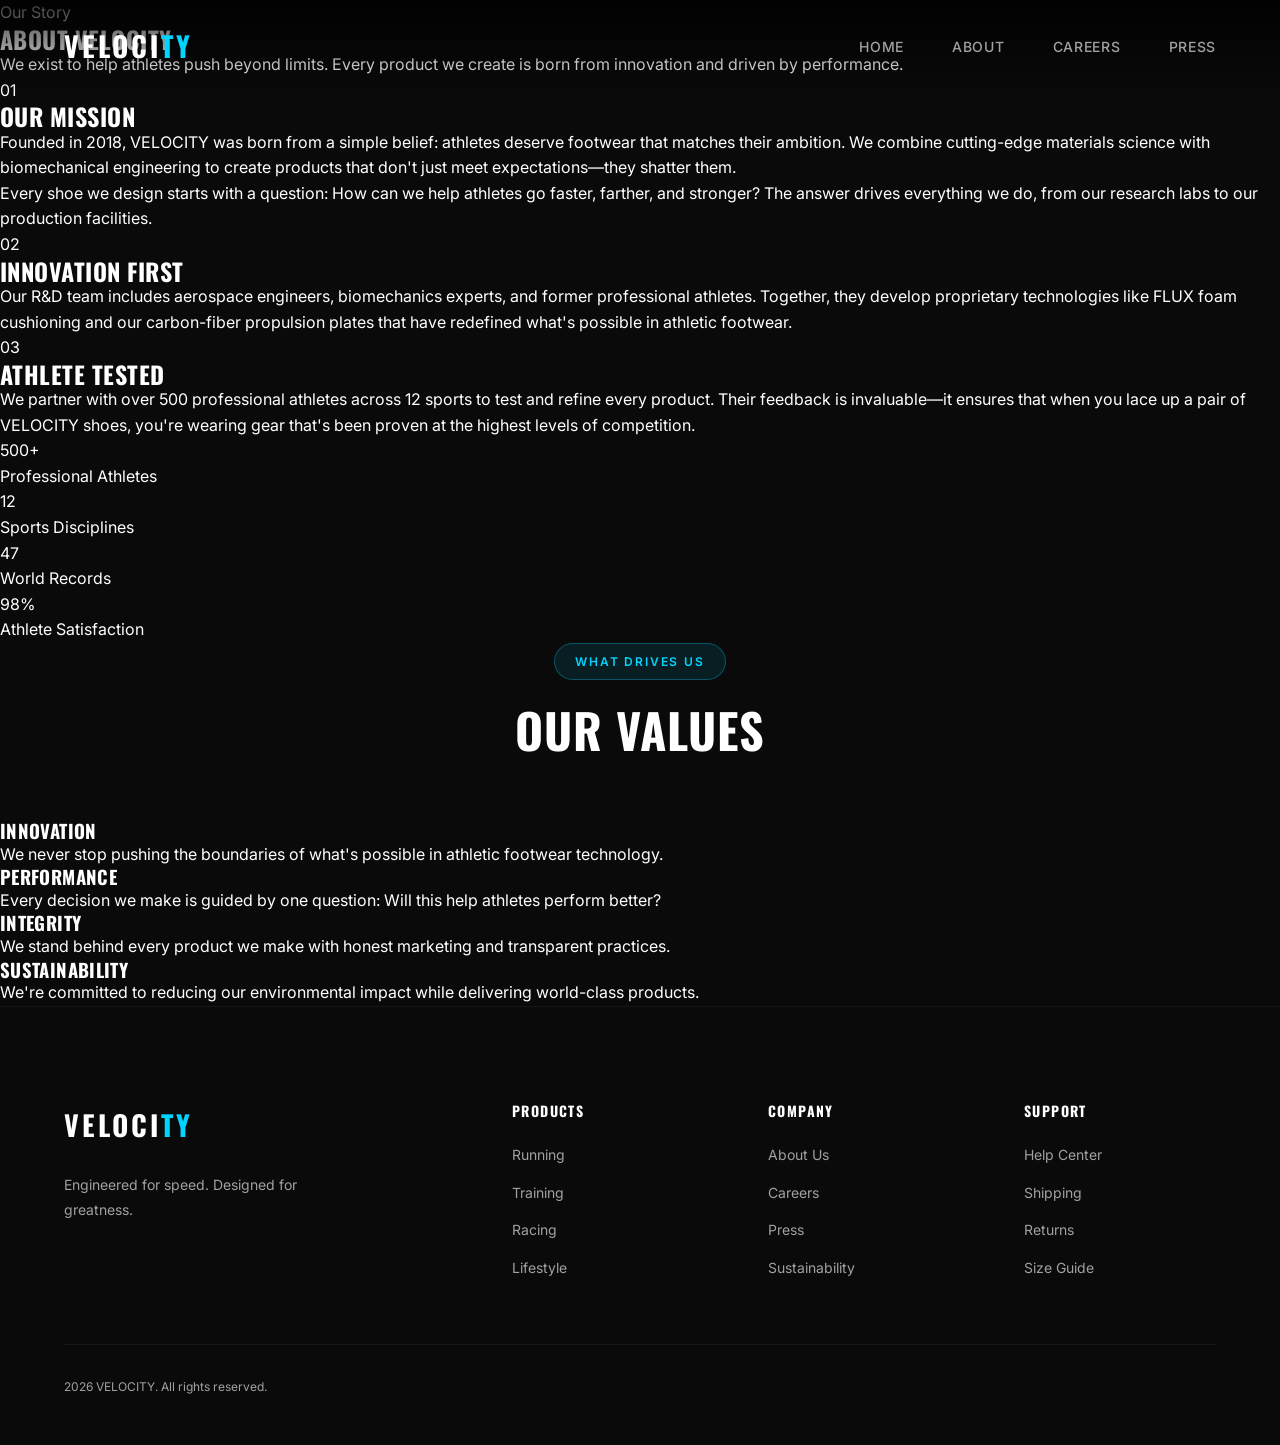
==== pages/about.html @ 471e74d0 "Update about.html with full page content Added complete HTML structure, meta tags, navbar, page cont" ====
<!DOCTYPE html>
<html lang="en">
<head>
  <meta charset="UTF-8">
  <meta name="viewport" content="width=device-width, initial-scale=1.0">
  <meta name="description" content="About VELOCITY - Our mission to revolutionize athletic footwear through innovation and performance.">
  <title>About Us | VELOCITY</title>
  <link rel="preconnect" href="https://fonts.googleapis.com">
  <link rel="preconnect" href="https://fonts.gstatic.com" crossorigin>
  <link href="https://fonts.googleapis.com/css2?family=Inter:wght@400;500;600&family=Oswald:wght@400;500;600;700&display=swap" rel="stylesheet">
  <link rel="stylesheet" href="../styles.css">
</head>
<body>
  <!-- Navigation -->
  <nav class="navbar navbar--solid">
    <a href="../index.html" class="navbar__logo">VELOCI<span>TY</span></a>
    <ul class="navbar__links">
      <li><a href="../index.html" class="navbar__link">Home</a></li>
      <li><a href="about.html" class="navbar__link navbar__link--active">About</a></li>
      <li><a href="careers.html" class="navbar__link">Careers</a></li>
      <li><a href="press.html" class="navbar__link">Press</a></li>
    </ul>
  </nav>

  <!-- Page Hero -->
  <section class="page-hero page-hero--about">
    <div class="page-hero__content">
      <span class="page-hero__tag">Our Story</span>
      <h1 class="page-hero__title">About Velocity</h1>
      <p class="page-hero__description">We exist to help athletes push beyond limits. Every product we create is born from innovation and driven by performance.</p>
    </div>
  </section>

  <!-- Mission Section -->
  <section class="content-section">
    <div class="content-section__container">
      <div class="content-block">
        <span class="content-block__number">01</span>
        <h2 class="content-block__title">Our Mission</h2>
        <p class="content-block__text">
          Founded in 2018, VELOCITY was born from a simple belief: athletes deserve footwear that matches their ambition. We combine cutting-edge materials science with biomechanical engineering to create products that don't just meet expectations—they shatter them.
        </p>
        <p class="content-block__text">
          Every shoe we design starts with a question: How can we help athletes go faster, farther, and stronger? The answer drives everything we do, from our research labs to our production facilities.
        </p>
      </div>
      <div class="content-block">
        <span class="content-block__number">02</span>
        <h2 class="content-block__title">Innovation First</h2>
        <p class="content-block__text">
          Our R&D team includes aerospace engineers, biomechanics experts, and former professional athletes. Together, they develop proprietary technologies like FLUX foam cushioning and our carbon-fiber propulsion plates that have redefined what's possible in athletic footwear.
        </p>
      </div>
      <div class="content-block">
        <span class="content-block__number">03</span>
        <h2 class="content-block__title">Athlete Tested</h2>
        <p class="content-block__text">
          We partner with over 500 professional athletes across 12 sports to test and refine every product. Their feedback is invaluable—it ensures that when you lace up a pair of VELOCITY shoes, you're wearing gear that's been proven at the highest levels of competition.
        </p>
      </div>
    </div>
  </section>

  <!-- Stats Section -->
  <section class="stats-section">
    <div class="stats-section__container">
      <div class="stat-large">
        <div class="stat-large__value">500+</div>
        <div class="stat-large__label">Professional Athletes</div>
      </div>
      <div class="stat-large">
        <div class="stat-large__value">12</div>
        <div class="stat-large__label">Sports Disciplines</div>
      </div>
      <div class="stat-large">
        <div class="stat-large__value">47</div>
        <div class="stat-large__label">World Records</div>
      </div>
      <div class="stat-large">
        <div class="stat-large__value">98%</div>
        <div class="stat-large__label">Athlete Satisfaction</div>
      </div>
    </div>
  </section>

  <!-- Values Section -->
  <section class="content-section content-section--dark">
    <div class="content-section__container">
      <div class="section__header">
        <span class="section__tag">What Drives Us</span>
        <h2 class="section__title">Our Values</h2>
      </div>
      <div class="values-grid">
        <div class="value-card">
          <h3 class="value-card__title">Innovation</h3>
          <p class="value-card__text">We never stop pushing the boundaries of what's possible in athletic footwear technology.</p>
        </div>
        <div class="value-card">
          <h3 class="value-card__title">Performance</h3>
          <p class="value-card__text">Every decision we make is guided by one question: Will this help athletes perform better?</p>
        </div>
        <div class="value-card">
          <h3 class="value-card__title">Integrity</h3>
          <p class="value-card__text">We stand behind every product we make with honest marketing and transparent practices.</p>
        </div>
        <div class="value-card">
          <h3 class="value-card__title">Sustainability</h3>
          <p class="value-card__text">We're committed to reducing our environmental impact while delivering world-class products.</p>
        </div>
      </div>
    </div>
  </section>

  <!-- Footer -->
  <footer class="footer">
    <div class="footer__container">
      <div class="footer__brand">
        <div class="footer__logo">VELOCI<span>TY</span></div>
        <p class="footer__description">Engineered for speed. Designed for greatness.</p>
      </div>
      <div class="footer__column">
        <h4>Products</h4>
        <ul class="footer__links">
          <li><a href="running.html" class="footer__link">Running</a></li>
          <li><a href="training.html" class="footer__link">Training</a></li>
          <li><a href="racing.html" class="footer__link">Racing</a></li>
          <li><a href="lifestyle.html" class="footer__link">Lifestyle</a></li>
        </ul>
      </div>
      <div class="footer__column">
        <h4>Company</h4>
        <ul class="footer__links">
          <li><a href="about.html" class="footer__link">About Us</a></li>
          <li><a href="careers.html" class="footer__link">Careers</a></li>
          <li><a href="press.html" class="footer__link">Press</a></li>
          <li><a href="sustainability.html" class="footer__link">Sustainability</a></li>
        </ul>
      </div>
      <div class="footer__column">
        <h4>Support</h4>
        <ul class="footer__links">
          <li><a href="help.html" class="footer__link">Help Center</a></li>
          <li><a href="shipping.html" class="footer__link">Shipping</a></li>
          <li><a href="returns.html" class="footer__link">Returns</a></li>
          <li><a href="size-guide.html" class="footer__link">Size Guide</a></li>
        </ul>
      </div>
    </div>
    <div class="footer__bottom">
      <p class="footer__copyright">2026 VELOCITY. All rights reserved.</p>
    </div>
  </footer>
</body>
</html>
---- styles.css ----
/* ===== CSS VARIABLES ===== */
:root {
  --color-bg:#0a0a0a;
  --color-bg-secondary: #111111;
  --color-text: #ffffff;
  --color-text-muted: #a1a1a1;
  --color-accent: #00d4ff;
  --color-accent-glow: rgba(0,212,255,0.4);
  --color-accent-secondary:#ff3366;
  --font-display: 'Oswald', sans-serif;
  --font-body: 'Inter', sans-serif;
  --transition-smooth: all 0.4s cubic-bezier(0.4, 0, 0.2, 1);
}

/* ===== RESET & BASE ===== */
*, *::before, *::after {
  margin: 0;
  padding: 0;
  box-sizing: border-box;
}

html {
  scroll-behavior: smooth;
}

body {
  font-family: var(--font-body);
  background-color: var(--color-bg);
  color: var(--color-text);
  line-height: 1.6;
  overflow-x: hidden;
}

a {
  text-decoration: none;
  color: inherit;
}

img {
  max-width: 100%;
  height: auto;
  display: block;
}

/* ===== TYPOGRAPHY ===== */
h1, h2, h3, h4 {
  font-family: var(--font-display);
  font-weight: 700;
  text-transform: uppercase;
  letter-spacing: 0.02em;
  line-height: 1.1;
}

/* ===== ANIMATIONS ===== */
@keyframes gradientShift {
  0% { background-position: 0% 50%; }
  50% { background-position: 100% 50%; }
  100% { background-position: 0% 50%; }
}

@keyframes fadeInUp {
  from {
    opacity: 0;
    transform: translateY(40px);
  }
  to {
    opacity: 1;
    transform: translateY(0);
  }
}

@keyframes fadeIn {
  from { opacity: 0; }
  to { opacity: 1; }
}

@keyframes float {
  0%, 100% { transform: translateY(0) rotate(-5deg); }
  50% { transform: translateY(-20px) rotate(-5deg); }
}

@keyframes pulse {
  0%, 100% { opacity: 1; }
  50% { opacity: 0.5; }
}

@keyframes scrollBounce {
  0%, 100% { transform: translateY(0); }
  50% { transform: translateY(10px); }
}

@keyframes glowPulse {
  0%, 100% { box-shadow: 0 0 20px var(--color-accent-glow), 0 0 40px var(--color-accent-glow); }
  50% { box-shadow: 0 0 30px var(--color-accent-glow), 0 0 60px var(--color-accent-glow); }
}

@keyframes shimmer {
  0% { background-position: -200% 0; }
  100% { background-position: 200% 0; }
}

@keyframes borderRotate {
  0% { --angle: 0deg; }
  100% { --angle: 360deg; }
}

/* ===== NAVBAR ===== */
.navbar {
  position: fixed;
  top: 0;
  left: 0;
  right: 0;
  z-index: 1000;
  padding: 1.5rem 4rem;
  display: flex;
  justify-content: space-between;
  align-items: center;
  background: linear-gradient(to bottom, rgba(0,0,0,0.8), transparent);
  animation: fadeIn 1s ease-out;
}

.navbar__logo {
  font-family: var(--font-display);
  font-size: 1.75rem;
  font-weight: 700;
  letter-spacing: 0.1em;
  color: var(--color-text);
}

.navbar__logo span {
  color: var(--color-accent);
}

.navbar__links {
  display: flex;
  gap: 3rem;
  list-style: none;
}

.navbar__link {
  font-size: 0.875rem;
  font-weight: 500;
  letter-spacing: 0.05em;
  text-transform: uppercase;
  color: var(--color-text-muted);
  transition: var(--transition-smooth);
  position: relative;
}

.navbar__link::after {
  content: '';
  position: absolute;
  bottom: -4px;
  left: 0;
  width: 0;
  height: 2px;
  background: var(--color-accent);
  transition: var(--transition-smooth);
}

.navbar__link:hover {
  color: var(--color-text);
}

.navbar__link:hover::after {
  width: 100%;
}

/* ===== HERO SECTION ===== */
.hero {
  min-height: 100vh;
  display: flex;
  align-items: center;
  position: relative;
  overflow: hidden;
  background: linear-gradient(135deg, #0a0a0a 0%, #1a1a2e 50%, #0a0a0a 100%);
  background-size: 200% 200%;
  animation: gradientShift 15s ease infinite;
}

.hero::before {
  content: '';
  position: absolute;
  top: 20%;
  left: -10%;
  width: 500px;
  height: 500px;
  background: radial-gradient(circle, var(--color-accent-glow) 0%, transparent 70%);
  filter: blur(100px);
  opacity: 0.3;
}

.hero::after {
  content: '';
  position: absolute;
  bottom: 10%;
  right: -5%;
  width: 400px;
  height: 400px;
  background: radial-gradient(circle, rgba(255, 51, 102, 0.3) 0%, transparent 70%);
  filter: blur(100px);
  opacity: 0.3;
}

.hero__container {
  max-width: 1400px;
  margin: 0 auto;
  padding: 0 4rem;
  display: grid;
  grid-template-columns: 1fr 1fr;
  gap: 4rem;
  align-items: center;
  position: relative;
  z-index: 1;
}

.hero__content {
  animation: fadeInUp 1s ease-out 0.3s both;
}

.hero__tag {
  display: inline-block;
  padding: 0.5rem 1.25rem;
  background: rgba(0, 212, 255, 0.1);
  border: 1px solid rgba(0, 212, 255, 0.3);
  border-radius: 50px;
  font-size: 0.75rem;
  font-weight: 600;
  letter-spacing: 0.15em;
  text-transform: uppercase;
  color: var(--color-accent);
  margin-bottom: 2rem;
}

.hero__title {
  font-size: clamp(3rem, 8vw, 6rem);
  margin-bottom: 1.5rem;
  background: linear-gradient(135deg, #ffffff 0%, #a1a1a1 100%);
  -webkit-background-clip: text;
  -webkit-text-fill-color: transparent;
  background-clip: text;
}

.hero__title span {
  display: block;
  background: linear-gradient(135deg, var(--color-accent) 0%, var(--color-accent-secondary) 100%);
  -webkit-background-clip: text;
  -webkit-text-fill-color: transparent;
  background-clip: text;
}

.hero__description {
  font-size: 1.125rem;
  color: var(--color-text-muted);
  max-width: 500px;
  margin-bottom: 2.5rem;
  line-height: 1.8;
}

.hero__buttons {
  display: flex;
  gap: 1.25rem;
}

.btn {
  display: inline-flex;
  align-items: center;
  justify-content: center;
  gap: 0.5rem;
  padding: 1rem 2.5rem;
  font-family: var(--font-display);
  font-size: 0.875rem;
  font-weight: 600;
  letter-spacing: 0.1em;
  text-transform: uppercase;
  border-radius: 4px;
  cursor: pointer;
  transition: var(--transition-smooth);
  border: none;
}

.btn--primary {
  background: var(--color-accent);
  color: var(--color-bg);
  box-shadow: 0 0 20px var(--color-accent-glow);
}

.btn--primary:hover {
  transform: scale(1.05);
  box-shadow: 0 0 30px var(--color-accent-glow), 0 0 60px var(--color-accent-glow);
}

.btn--secondary {
  background: transparent;
  color: var(--color-text);
  border: 1px solid rgba(255, 255, 255, 0.2);
}

.btn--secondary:hover {
  background: rgba(255, 255, 255, 0.1);
  border-color: rgba(255, 255, 255, 0.4);
}

.hero__image {
  position: relative;
  animation: fadeInUp 1s ease-out 0.6s both;
}

.hero__sneaker {
  width: 100%;
  max-width: 600px;
  transform: rotate(-15deg);
  animation: float 6s ease-in-out infinite;
  filter: drop-shadow(0 30px 60px rgba(0, 0, 0, 0.5));
}

.scroll-indicator {
  position: absolute;
  bottom: 3rem;
  left: 50%;
  transform: translateX(-50%);
  display: flex;
  flex-direction: column;
  align-items: center;
  gap: 0.75rem;
  animation: fadeIn 1s ease-out 1.5s both;
}

.scroll-indicator__text {
  font-size: 0.7rem;
  letter-spacing: 0.2em;
  text-transform: uppercase;
  color: var(--color-text-muted);
}

.scroll-indicator__arrow {
  width: 24px;
  height: 24px;
  border-right: 2px solid var(--color-accent);
  border-bottom: 2px solid var(--color-accent);
  transform: rotate(45deg);
  animation: scrollBounce 2s ease-in-out infinite;
}

/* ===== STORY SECTIONS ===== */
.story {
  padding: 8rem 4rem;
  position: relative;
}

.story__container {
  max-width: 1400px;
  margin: 0 auto;
  display: grid;
  grid-template-columns: 1fr 1fr;
  gap: 6rem;
  align-items: center;
}

.story__container--reverse {
  direction: rtl;
}

.story__container--reverse > * {
  direction: ltr;
}

.story__content {
  animation: fadeInUp 0.8s ease-out both;
}

.story__number {
  font-family: var(--font-display);
  font-size: 6rem;
  font-weight: 700;
  color: rgba(255, 255, 255, 0.05);
  line-height: 1;
  margin-bottom: -2rem;
}

.story__title {
  font-size: clamp(2rem, 4vw, 3.5rem);
  margin-bottom: 1.5rem;
}

.story__text {
  font-size: 1.125rem;
  color: var(--color-text-muted);
  line-height: 1.8;
  margin-bottom: 2rem;
}

.story__stats {
  display: flex;
  gap: 3rem;
}

.stat {
  text-align: left;
}

.stat__value {
  font-family: var(--font-display);
  font-size: 2.5rem;
  font-weight: 700;
  color: var(--color-accent);
}

.stat__label {
  font-size: 0.875rem;
  color: var(--color-text-muted);
  text-transform: uppercase;
  letter-spacing: 0.05em;
}

.story__image {
  position: relative;
  border-radius: 12px;
  overflow: hidden;
}

.story__image::before {
  content: '';
  position: absolute;
  inset: 0;
  background: linear-gradient(135deg, transparent 50%, rgba(0, 212, 255, 0.1) 100%);
  z-index: 1;
}

.story__image img {
  width: 100%;
  height: 400px;
  object-fit: cover;
  transition: var(--transition-smooth);
}

.story__image:hover img {
  transform: scale(1.05);
}

/* ===== FEATURED PRODUCTS ===== */
.products {
  padding: 8rem 4rem;
  background: var(--color-bg-secondary);
}

.section__header {
  text-align: center;
  margin-bottom: 4rem;
}

.section__tag {
  display: inline-block;
  padding: 0.5rem 1.25rem;
  background: rgba(0, 212, 255, 0.1);
  border: 1px solid rgba(0, 212, 255, 0.3);
  border-radius: 50px;
  font-size: 0.75rem;
  font-weight: 600;
  letter-spacing: 0.15em;
  text-transform: uppercase;
  color: var(--color-accent);
  margin-bottom: 1.5rem;
}

.section__title {
  font-size: clamp(2rem, 4vw, 3rem);
}

.products__grid {
  max-width: 1400px;
  margin: 0 auto;
  display: grid;
  grid-template-columns: repeat(3, 1fr);
  gap: 2rem;
}

.product-card {
  position: relative;
  background: linear-gradient(135deg, #1a1a1a 0%, #0f0f0f 100%);
  border-radius: 16px;
  overflow: hidden;
  transition: var(--transition-smooth);
}

.product-card::before {
  content: '';
  position: absolute;
  inset: 0;
  border-radius: 16px;
  padding: 2px;
  background: linear-gradient(135deg, rgba(0, 212, 255, 0.3), transparent, rgba(255, 51, 102, 0.3));
  -webkit-mask: linear-gradient(#fff 0 0) content-box, linear-gradient(#fff 0 0);
  mask: linear-gradient(#fff 0 0) content-box, linear-gradient(#fff 0 0);
  -webkit-mask-composite: xor;
  mask-composite: exclude;
  opacity: 0;
  transition: var(--transition-smooth);
}

.product-card:hover {
  transform: translateY(-10px);
  box-shadow: 0 30px 60px rgba(0, 0, 0, 0.4);
}

.product-card:hover::before {
  opacity: 1;
}

.product-card__image {
  position: relative;
  padding: 2rem;
  background: linear-gradient(180deg, #1a1a1a 0%, #0a0a0a 100%);
  overflow: hidden;
}

.product-card__image img {
  width: 100%;
  height: 250px;
  object-fit: contain;
  transition: var(--transition-smooth);
}

.product-card:hover .product-card__image img {
  transform: scale(1.1) rotate(-5deg);
}

.product-card__badge {
  position: absolute;
  top: 1rem;
  left: 1rem;
  padding: 0.375rem 0.75rem;
  background: var(--color-accent);
  color: var(--color-bg);
  font-size: 0.625rem;
  font-weight: 700;
  letter-spacing: 0.1em;
  text-transform: uppercase;
  border-radius: 4px;
}

.product-card__content {
  padding: 1.5rem;
}

.product-card__category {
  font-size: 0.75rem;
  color: var(--color-accent);
  text-transform: uppercase;
  letter-spacing: 0.1em;
  margin-bottom: 0.5rem;
}

.product-card__name {
  font-family: var(--font-display);
  font-size: 1.25rem;
  margin-bottom: 0.75rem;
}

.product-card__price {
  font-size: 1.125rem;
  font-weight: 600;
  margin-bottom: 1rem;
}

.product-card__price span {
  color: var(--color-text-muted);
  text-decoration: line-through;
  font-size: 0.875rem;
  margin-left: 0.5rem;
}

.product-card__button {
  width: 100%;
  padding: 0.875rem;
  background: rgba(255, 255, 255, 0.05);
  border: 1px solid rgba(255, 255, 255, 0.1);
  color: var(--color-text);
  font-family: var(--font-display);
  font-size: 0.75rem;
  font-weight: 600;
  letter-spacing: 0.1em;
  text-transform: uppercase;
  border-radius: 4px;
  cursor: pointer;
  transition: var(--transition-smooth);
}

.product-card__button:hover {
  background: var(--color-accent);
  color: var(--color-bg);
  border-color: var(--color-accent);
}

/* ===== PERFORMANCE SECTION ===== */
.performance {
  padding: 8rem 4rem;
  background: var(--color-bg);
}

.performance__grid {
  max-width: 1200px;
  margin: 0 auto;
  display: grid;
  grid-template-columns: repeat(4, 1fr);
  gap: 2rem;
}

.feature-card {
  text-align: center;
  padding: 3rem 2rem;
  background: linear-gradient(180deg, rgba(255, 255, 255, 0.03) 0%, transparent 100%);
  border: 1px solid rgba(255, 255, 255, 0.05);
  border-radius: 16px;
  transition: var(--transition-smooth);
}

.feature-card:hover {
  transform: translateY(-5px);
  border-color: rgba(0, 212, 255, 0.3);
  background: linear-gradient(180deg, rgba(0, 212, 255, 0.05) 0%, transparent 100%);
}

.feature-card__icon {
  width: 80px;
  height: 80px;
  margin: 0 auto 1.5rem;
  display: flex;
  align-items: center;
  justify-content: center;
  background: linear-gradient(135deg, rgba(0, 212, 255, 0.1) 0%, rgba(255, 51, 102, 0.1) 100%);
  border-radius: 50%;
  position: relative;
}

.feature-card__icon::before {
  content: '';
  position: absolute;
  inset: -2px;
  border-radius: 50%;
  background: linear-gradient(135deg, var(--color-accent), var(--color-accent-secondary));
  opacity: 0;
  transition: var(--transition-smooth);
  z-index: -1;
}

.feature-card:hover .feature-card__icon::before {
  opacity: 0.3;
}

.feature-card__icon svg {
  width: 32px;
  height: 32px;
  stroke: var(--color-accent);
  fill: none;
  stroke-width: 2;
}

.feature-card__title {
  font-family: var(--font-display);
  font-size: 1.125rem;
  margin-bottom: 0.75rem;
}

.feature-card__text {
  font-size: 0.875rem;
  color: var(--color-text-muted);
  line-height: 1.6;
}

/* ===== TRENDING COLLECTION ===== */
.trending {
  padding: 8rem 4rem;
  background: var(--color-bg-secondary);
}

.trending__grid {
  max-width: 1400px;
  margin: 0 auto;
  display: grid;
  grid-template-columns: repeat(4, 1fr);
  grid-template-rows: repeat(2, 300px);
  gap: 1.5rem;
}

.trending__item {
  position: relative;
  border-radius: 12px;
  overflow: hidden;
  cursor: pointer;
}

.trending__item:first-child {
  grid-column: span 2;
  grid-row: span 2;
}

.trending__item img {
  width: 100%;
  height: 100%;
  object-fit: cover;
  transition: var(--transition-smooth);
}

.trending__item:hover img {
  transform: scale(1.1);
}

.trending__overlay {
  position: absolute;
  inset: 0;
  background: linear-gradient(to top, rgba(0, 0, 0, 0.9) 0%, transparent 60%);
  display: flex;
  flex-direction: column;
  justify-content: flex-end;
  padding: 2rem;
  opacity: 0;
  transition: var(--transition-smooth);
}

.trending__item:hover .trending__overlay {
  opacity: 1;
}

.trending__category {
  font-size: 0.75rem;
  color: var(--color-accent);
  text-transform: uppercase;
  letter-spacing: 0.1em;
  margin-bottom: 0.5rem;
  transform: translateY(20px);
  transition: var(--transition-smooth);
}

.trending__item:hover .trending__category {
  transform: translateY(0);
}

.trending__name {
  font-family: var(--font-display);
  font-size: 1.5rem;
  transform: translateY(20px);
  transition: var(--transition-smooth);
  transition-delay: 0.05s;
}

.trending__item:hover .trending__name {
  transform: translateY(0);
}

/* ===== ATHLETE SECTION ===== */
.athlete {
  min-height: 100vh;
  display: flex;
  align-items: center;
  justify-content: center;
  position: relative;
  background: linear-gradient(rgba(0, 0, 0, 0.7), rgba(0, 0, 0, 0.7)), url('/images/athlete-runner.jpg') center/cover fixed;
}

.athlete::before {
  content: '';
  position: absolute;
  inset: 0;
  background: linear-gradient(135deg, rgba(0, 212, 255, 0.1) 0%, transparent 50%, rgba(255, 51, 102, 0.1) 100%);
}

.athlete__content {
  position: relative;
  text-align: center;
  max-width: 900px;
  padding: 4rem;
}

.athlete__quote {
  font-family: var(--font-display);
  font-size: clamp(2.5rem, 5vw, 4rem);
  line-height: 1.2;
  margin-bottom: 2rem;
}

.athlete__quote span {
  color: var(--color-accent);
}

.athlete__author {
  font-size: 1.125rem;
  color: var(--color-text-muted);
  margin-bottom: 3rem;
}

.athlete__stats {
  display: flex;
  justify-content: center;
  gap: 4rem;
}

.athlete__stat {
  text-align: center;
}

.athlete__stat-value {
  font-family: var(--font-display);
  font-size: 3rem;
  font-weight: 700;
  color: var(--color-accent);
}

.athlete__stat-label {
  font-size: 0.875rem;
  color: var(--color-text-muted);
  text-transform: uppercase;
  letter-spacing: 0.1em;
}

/* ===== CTA SECTION ===== */
.cta {
  padding: 10rem 4rem;
  background: linear-gradient(135deg, #0a0a0a 0%, #1a1a2e 50%, #0a0a0a 100%);
  background-size: 200% 200%;
  animation: gradientShift 15s ease infinite;
  position: relative;
  text-align: center;
}

.cta::before {
  content: '';
  position: absolute;
  top: 50%;
  left: 50%;
  transform: translate(-50%, -50%);
  width: 600px;
  height: 600px;
  background: radial-gradient(circle, var(--color-accent-glow) 0%, transparent 70%);
  filter: blur(100px);
  opacity: 0.2;
}

.cta__content {
  position: relative;
  max-width: 700px;
  margin: 0 auto;
}

.cta__title {
  font-size: clamp(2.5rem, 6vw, 5rem);
  margin-bottom: 1.5rem;
}

.cta__title span {
  background: linear-gradient(135deg, var(--color-accent) 0%, var(--color-accent-secondary) 100%);
  -webkit-background-clip: text;
  -webkit-text-fill-color: transparent;
  background-clip: text;
}

.cta__text {
  font-size: 1.25rem;
  color: var(--color-text-muted);
  margin-bottom: 3rem;
}

.cta__button {
  display: inline-flex;
  align-items: center;
  gap: 0.75rem;
  padding: 1.25rem 3rem;
  background: var(--color-accent);
  color: var(--color-bg);
  font-family: var(--font-display);
  font-size: 1rem;
  font-weight: 600;
  letter-spacing: 0.1em;
  text-transform: uppercase;
  border: none;
  border-radius: 4px;
  cursor: pointer;
  transition: var(--transition-smooth);
  animation: glowPulse 3s ease-in-out infinite;
}

.cta__button:hover {
  transform: scale(1.05);
  box-shadow: 0 0 40px var(--color-accent-glow), 0 0 80px var(--color-accent-glow);
}

/* ===== FOOTER ===== */
.footer {
  padding: 6rem 4rem 3rem;
  background: var(--color-bg);
  border-top: 1px solid rgba(255, 255, 255, 0.05);
}

.footer__container {
  max-width: 1400px;
  margin: 0 auto;
  display: grid;
  grid-template-columns: 2fr 1fr 1fr 1fr;
  gap: 4rem;
  margin-bottom: 4rem;
}

.footer__brand {
  max-width: 300px;
}

.footer__logo {
  font-family: var(--font-display);
  font-size: 1.75rem;
  font-weight: 700;
  letter-spacing: 0.1em;
  margin-bottom: 1.5rem;
}

.footer__logo span {
  color: var(--color-accent);
}

.footer__description {
  font-size: 0.875rem;
  color: var(--color-text-muted);
  line-height: 1.8;
  margin-bottom: 1.5rem;
}

.footer__social {
  display: flex;
  gap: 1rem;
}

.footer__social-link {
  width: 40px;
  height: 40px;
  display: flex;
  align-items: center;
  justify-content: center;
  background: rgba(255, 255, 255, 0.05);
  border-radius: 50%;
  transition: var(--transition-smooth);
}

.footer__social-link:hover {
  background: var(--color-accent);
}

.footer__social-link svg {
  width: 18px;
  height: 18px;
  fill: currentColor;
}

.footer__column h4 {
  font-size: 0.875rem;
  letter-spacing: 0.1em;
  margin-bottom: 1.5rem;
}

.footer__links {
  list-style: none;
  display: flex;
  flex-direction: column;
  gap: 0.75rem;
}

.footer__link {
  font-size: 0.875rem;
  color: var(--color-text-muted);
  transition: var(--transition-smooth);
}

.footer__link:hover {
  color: var(--color-accent);
}

.footer__bottom {
  max-width: 1400px;
  margin: 0 auto;
  padding-top: 2rem;
  border-top: 1px solid rgba(255, 255, 255, 0.05);
  display: flex;
  justify-content: space-between;
  align-items: center;
}

.footer__copyright {
  font-size: 0.75rem;
  color: var(--color-text-muted);
}

.footer__legal {
  display: flex;
  gap: 2rem;
}

.footer__legal a {
  font-size: 0.75rem;
  color: var(--color-text-muted);
  transition: var(--transition-smooth);
}

.footer__legal a:hover {
  color: var(--color-text);
}

/* ===== RESPONSIVE DESIGN ===== */
@media (max-width: 1200px) {
  .products__grid {
    grid-template-columns: repeat(2, 1fr);
  }
  
  .performance__grid {
    grid-template-columns: repeat(2, 1fr);
  }
  
  .trending__grid {
    grid-template-columns: repeat(2, 1fr);
    grid-template-rows: auto;
  }
  
  .trending__item:first-child {
    grid-column: span 2;
    grid-row: span 1;
    height: 400px;
  }
  
  .trending__item {
    height: 250px;
  }
}

@media (max-width: 992px) {
  .navbar {
    padding: 1rem 2rem;
  }
  
  .navbar__links {
    display: none;
  }
  
  .hero__container {
    grid-template-columns: 1fr;
    text-align: center;
    padding: 6rem 2rem;
  }
  
  .hero__description {
    margin: 0 auto 2.5rem;
  }
  
  .hero__buttons {
    justify-content: center;
  }
  
  .hero__image {
    order: -1;
  }
  
  .hero__sneaker {
    max-width: 400px;
    margin: 0 auto;
  }
  
  .story__container,
  .story__container--reverse {
    grid-template-columns: 1fr;
    gap: 3rem;
    direction: ltr;
  }
  
  .story {
    padding: 4rem 2rem;
  }
  
  .products,
  .performance,
  .trending {
    padding: 4rem 2rem;
  }
  
  .footer__container {
    grid-template-columns: repeat(2, 1fr);
    gap: 2rem;
  }
}

@media (max-width: 768px) {
  .products__grid {
    grid-template-columns: 1fr;
  }
  
  .performance__grid {
    grid-template-columns: 1fr;
  }
  
  .trending__grid {
    grid-template-columns: 1fr;
  }
  
  .trending__item:first-child {
    grid-column: span 1;
  }
  
  .athlete__stats {
    flex-direction: column;
    gap: 2rem;
  }
  
  .cta {
    padding: 6rem 2rem;
  }
  
  .footer__container {
    grid-template-columns: 1fr;
  }
  
  .footer__bottom {
    flex-direction: column;
    gap: 1rem;
    text-align: center;
  }
  
  .footer__legal {
    flex-wrap: wrap;
    justify-content: center;
  }
}

@media (max-width: 480px) {
  .hero__buttons {
    flex-direction: column;
  }
  
  .btn {
    width: 100%;
  }
  
  .story__stats {
    flex-direction: column;
    gap: 1.5rem;
  }
}
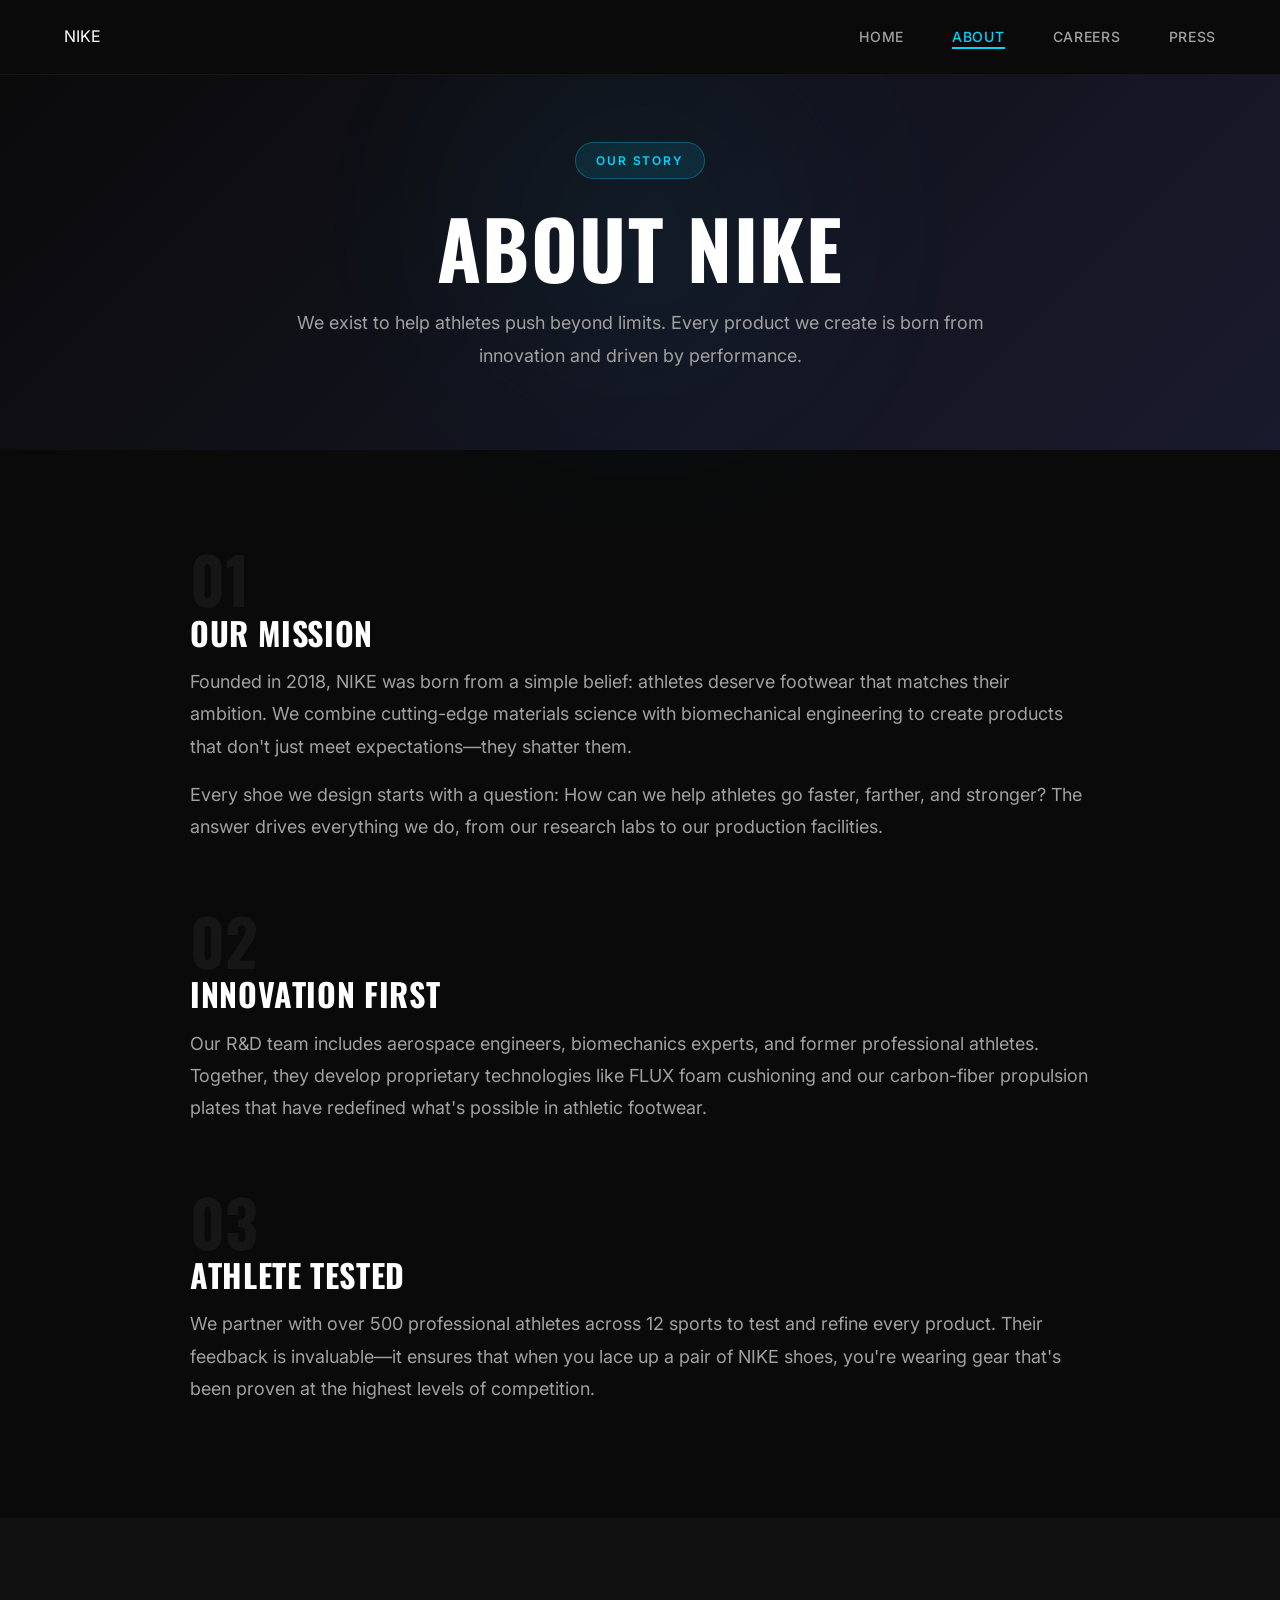
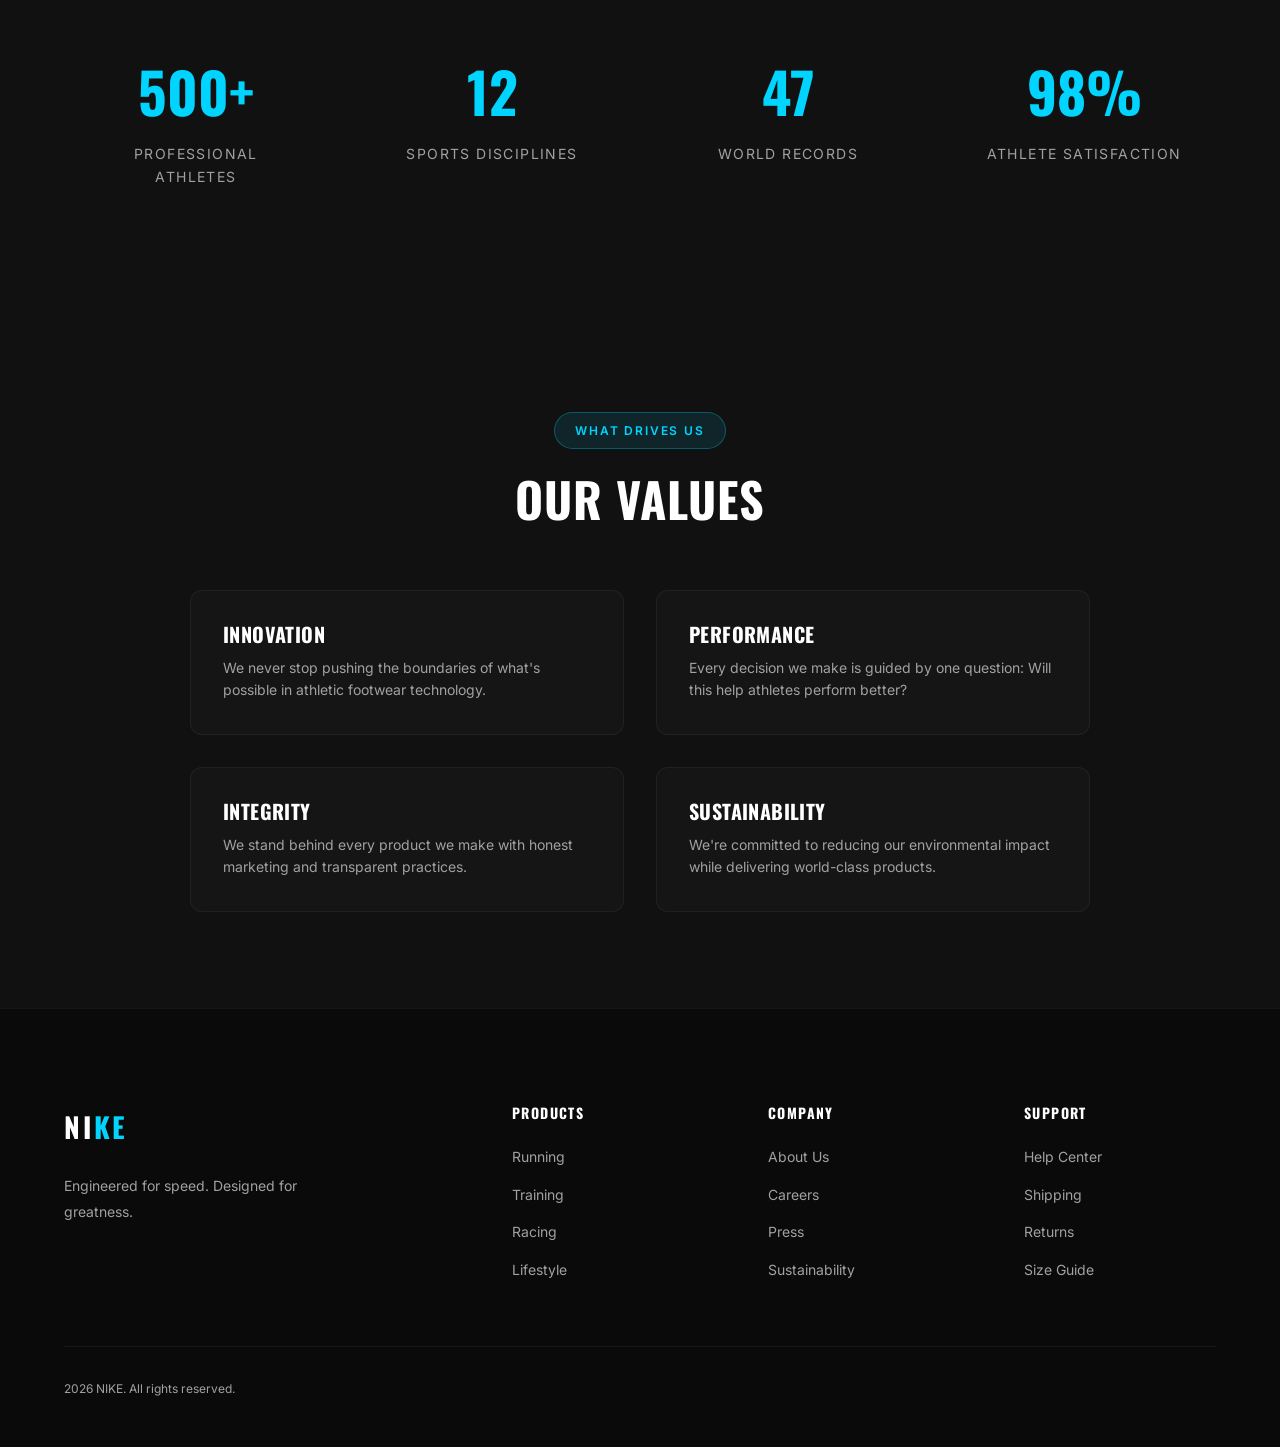
==== commit c871de0f: "Update about.html" ====
--- a/pages/about.html
+++ b/pages/about.html
@@ -3,8 +3,8 @@
 <head>
   <meta charset="UTF-8">
   <meta name="viewport" content="width=device-width, initial-scale=1.0">
-  <meta name="description" content="About VELOCITY - Our mission to revolutionize athletic footwear through innovation and performance.">
-  <title>About Us | VELOCITY</title>
+  <meta name="description" content="About NIKE - Our mission to revolutionize athletic footwear through innovation and performance.">
+  <title>About Us | NIKE</title>
   <link rel="preconnect" href="https://fonts.googleapis.com">
   <link rel="preconnect" href="https://fonts.gstatic.com" crossorigin>
   <link href="https://fonts.googleapis.com/css2?family=Inter:wght@400;500;600&family=Oswald:wght@400;500;600;700&display=swap" rel="stylesheet">
@@ -13,7 +13,7 @@
 <body>
   <!-- Navigation -->
   <nav class="navbar navbar--solid">
-    <a href="../index.html" class="navbar__logo">VELOCI<span>TY</span></a>
+    <a href="../index.html" class="navbar__logo">NI<span>KE</span></a>
     <ul class="navbar__links">
       <li><a href="../index.html" class="navbar__link">Home</a></li>
       <li><a href="about.html" class="navbar__link navbar__link--active">About</a></li>
@@ -26,7 +26,7 @@
   <section class="page-hero page-hero--about">
     <div class="page-hero__content">
       <span class="page-hero__tag">Our Story</span>
-      <h1 class="page-hero__title">About Velocity</h1>
+      <h1 class="page-hero__title">About nike</h1>
       <p class="page-hero__description">We exist to help athletes push beyond limits. Every product we create is born from innovation and driven by performance.</p>
     </div>
   </section>
@@ -38,7 +38,7 @@
         <span class="content-block__number">01</span>
         <h2 class="content-block__title">Our Mission</h2>
         <p class="content-block__text">
-          Founded in 2018, VELOCITY was born from a simple belief: athletes deserve footwear that matches their ambition. We combine cutting-edge materials science with biomechanical engineering to create products that don't just meet expectations—they shatter them.
+          Founded in 2018, NIKE was born from a simple belief: athletes deserve footwear that matches their ambition. We combine cutting-edge materials science with biomechanical engineering to create products that don't just meet expectations—they shatter them.
         </p>
         <p class="content-block__text">
           Every shoe we design starts with a question: How can we help athletes go faster, farther, and stronger? The answer drives everything we do, from our research labs to our production facilities.
@@ -55,7 +55,7 @@
         <span class="content-block__number">03</span>
         <h2 class="content-block__title">Athlete Tested</h2>
         <p class="content-block__text">
-          We partner with over 500 professional athletes across 12 sports to test and refine every product. Their feedback is invaluable—it ensures that when you lace up a pair of VELOCITY shoes, you're wearing gear that's been proven at the highest levels of competition.
+          We partner with over 500 professional athletes across 12 sports to test and refine every product. Their feedback is invaluable—it ensures that when you lace up a pair of NIKE shoes, you're wearing gear that's been proven at the highest levels of competition.
         </p>
       </div>
     </div>
@@ -115,7 +115,7 @@
   <footer class="footer">
     <div class="footer__container">
       <div class="footer__brand">
-        <div class="footer__logo">VELOCI<span>TY</span></div>
+        <div class="footer__logo">NI<span>KE</span></div>
         <p class="footer__description">Engineered for speed. Designed for greatness.</p>
       </div>
       <div class="footer__column">
@@ -147,7 +147,7 @@
       </div>
     </div>
     <div class="footer__bottom">
-      <p class="footer__copyright">2026 VELOCITY. All rights reserved.</p>
+      <p class="footer__copyright">2026 NIKE. All rights reserved.</p>
     </div>
   </footer>
 </body>
--- a/styles.css
+++ b/styles.css
@@ -1,12 +1,12 @@
 /* ===== CSS VARIABLES ===== */
 :root {
-  --color-bg:#0a0a0a;
+  --color-bg: #0a0a0a;
   --color-bg-secondary: #111111;
   --color-text: #ffffff;
   --color-text-muted: #a1a1a1;
   --color-accent: #00d4ff;
-  --color-accent-glow: rgba(0,212,255,0.4);
-  --color-accent-secondary:#ff3366;
+  --color-accent-glow: rgba(0, 212, 255, 0.4);
+  --color-accent-secondary: #ff3366;
   --font-display: 'Oswald', sans-serif;
   --font-body: 'Inter', sans-serif;
   --transition-smooth: all 0.4s cubic-bezier(0.4, 0, 0.2, 1);
@@ -118,19 +118,6 @@
   background: linear-gradient(to bottom, rgba(0,0,0,0.8), transparent);
   animation: fadeIn 1s ease-out;
 }
-
-.navbar__logo {
-  font-family: var(--font-display);
-  font-size: 1.75rem;
-  font-weight: 700;
-  letter-spacing: 0.1em;
-  color: var(--color-text);
-}
-
-.navbar__logo span {
-  color: var(--color-accent);
-}
-
 .navbar__links {
   display: flex;
   gap: 3rem;
@@ -1139,3 +1126,640 @@
     gap: 1.5rem;
   }
 }
+
+/* ===== PAGE STYLES FOR SUBPAGES ===== */
+
+/* Solid Navbar */
+.navbar--solid {
+  background: var(--color-bg);
+  border-bottom: 1px solid rgba(255, 255, 255, 0.05);
+}
+
+.navbar__link--active {
+  color: var(--color-accent);
+}
+
+.navbar__link--active::after {
+  width: 100%;
+}
+
+/* Page Hero */
+.page-hero {
+  min-height: 50vh;
+  display: flex;
+  align-items: center;
+  justify-content: center;
+  padding: 8rem 4rem 4rem;
+  background: linear-gradient(135deg, #0a0a0a 0%, #1a1a2e 50%, #0a0a0a 100%);
+  background-size: 200% 200%;
+  animation: gradientShift 15s ease infinite;
+  text-align: center;
+  position: relative;
+}
+
+.page-hero::before {
+  content: '';
+  position: absolute;
+  top: 50%;
+  left: 50%;
+  transform: translate(-50%, -50%);
+  width: 500px;
+  height: 500px;
+  background: radial-gradient(circle, var(--color-accent-glow) 0%, transparent 70%);
+  filter: blur(100px);
+  opacity: 0.2;
+}
+
+.page-hero__content {
+  position: relative;
+  max-width: 700px;
+}
+
+.page-hero__tag {
+  display: inline-block;
+  padding: 0.5rem 1.25rem;
+  background: rgba(0, 212, 255, 0.1);
+  border: 1px solid rgba(0, 212, 255, 0.3);
+  border-radius: 50px;
+  font-size: 0.75rem;
+  font-weight: 600;
+  letter-spacing: 0.15em;
+  text-transform: uppercase;
+  color: var(--color-accent);
+  margin-bottom: 1.5rem;
+}
+
+.page-hero__title {
+  font-size: clamp(3rem, 8vw, 5rem);
+  margin-bottom: 1rem;
+}
+
+.page-hero__description {
+  font-size: 1.125rem;
+  color: var(--color-text-muted);
+  line-height: 1.8;
+}
+
+/* Products Page */
+.products--page {
+  padding-top: 4rem;
+}
+
+/* Filters */
+.filters {
+  padding: 2rem 4rem;
+  background: var(--color-bg-secondary);
+  border-bottom: 1px solid rgba(255, 255, 255, 0.05);
+}
+
+.filters__container {
+  max-width: 1400px;
+  margin: 0 auto;
+  display: flex;
+  justify-content: space-between;
+  align-items: center;
+  flex-wrap: wrap;
+  gap: 1rem;
+}
+
+.filters__group {
+  display: flex;
+  align-items: center;
+  gap: 1rem;
+}
+
+.filters__label {
+  font-size: 0.875rem;
+  color: var(--color-text-muted);
+}
+
+.filters__btn {
+  padding: 0.5rem 1rem;
+  background: transparent;
+  border: 1px solid rgba(255, 255, 255, 0.1);
+  color: var(--color-text-muted);
+  font-size: 0.875rem;
+  border-radius: 4px;
+  cursor: pointer;
+  transition: var(--transition-smooth);
+}
+
+.filters__btn:hover,
+.filters__btn--active {
+  background: var(--color-accent);
+  color: var(--color-bg);
+  border-color: var(--color-accent);
+}
+
+.filters__select {
+  padding: 0.5rem 1rem;
+  background: var(--color-bg);
+  border: 1px solid rgba(255, 255, 255, 0.1);
+  color: var(--color-text);
+  font-size: 0.875rem;
+  border-radius: 4px;
+  cursor: pointer;
+}
+
+/* Content Sections */
+.content-section {
+  padding: 6rem 4rem;
+  background: var(--color-bg);
+}
+
+.content-section--dark {
+  background: var(--color-bg-secondary);
+}
+
+.content-section__container {
+  max-width: 900px;
+  margin: 0 auto;
+}
+
+.content-block {
+  margin-bottom: 4rem;
+}
+
+.content-block:last-child {
+  margin-bottom: 0;
+}
+
+.content-block__number {
+  font-family: var(--font-display);
+  font-size: 4rem;
+  font-weight: 700;
+  color: rgba(255, 255, 255, 0.05);
+  line-height: 1;
+  margin-bottom: -1rem;
+}
+
+.content-block__title {
+  font-size: clamp(1.5rem, 3vw, 2rem);
+  margin-bottom: 1rem;
+}
+
+.content-block__text {
+  font-size: 1.125rem;
+  color: var(--color-text-muted);
+  line-height: 1.8;
+  margin-bottom: 1rem;
+}
+
+.content-list {
+  list-style: none;
+  margin-top: 1.5rem;
+}
+
+.content-list li {
+  position: relative;
+  padding-left: 1.5rem;
+  margin-bottom: 0.75rem;
+  color: var(--color-text-muted);
+}
+
+.content-list li::before {
+  content: '';
+  position: absolute;
+  left: 0;
+  top: 0.5em;
+  width: 6px;
+  height: 6px;
+  background: var(--color-accent);
+  border-radius: 50%;
+}
+
+.content-list--numbered {
+  counter-reset: item;
+}
+
+.content-list--numbered li {
+  counter-increment: item;
+}
+
+.content-list--numbered li::before {
+  content: counter(item);
+  width: auto;
+  height: auto;
+  background: none;
+  color: var(--color-accent);
+  font-weight: 600;
+  border-radius: 0;
+}
+
+/* Stats Section */
+.stats-section {
+  padding: 6rem 4rem;
+  background: var(--color-bg-secondary);
+}
+
+.stats-section__container {
+  max-width: 1200px;
+  margin: 0 auto;
+  display: grid;
+  grid-template-columns: repeat(4, 1fr);
+  gap: 2rem;
+}
+
+.stat-large {
+  text-align: center;
+  padding: 2rem;
+}
+
+.stat-large__value {
+  font-family: var(--font-display);
+  font-size: 3.5rem;
+  font-weight: 700;
+  color: var(--color-accent);
+  margin-bottom: 0.5rem;
+}
+
+.stat-large__label {
+  font-size: 0.875rem;
+  color: var(--color-text-muted);
+  text-transform: uppercase;
+  letter-spacing: 0.1em;
+}
+
+/* Values Grid */
+.values-grid {
+  display: grid;
+  grid-template-columns: repeat(2, 1fr);
+  gap: 2rem;
+  margin-top: 3rem;
+}
+
+.value-card {
+  padding: 2rem;
+  background: rgba(255, 255, 255, 0.02);
+  border: 1px solid rgba(255, 255, 255, 0.05);
+  border-radius: 12px;
+}
+
+.value-card__title {
+  font-family: var(--font-display);
+  font-size: 1.25rem;
+  margin-bottom: 0.75rem;
+}
+
+.value-card__text {
+  font-size: 0.875rem;
+  color: var(--color-text-muted);
+  line-height: 1.6;
+}
+
+/* Benefits Grid */
+.benefits-grid {
+  display: grid;
+  grid-template-columns: repeat(2, 1fr);
+  gap: 2rem;
+  margin-top: 3rem;
+}
+
+.benefit-card {
+  padding: 2rem;
+  background: rgba(255, 255, 255, 0.02);
+  border: 1px solid rgba(255, 255, 255, 0.05);
+  border-radius: 12px;
+  text-align: center;
+  transition: var(--transition-smooth);
+}
+
+.benefit-card:hover {
+  border-color: rgba(0, 212, 255, 0.3);
+  transform: translateY(-5px);
+}
+
+.benefit-card__icon {
+  width: 60px;
+  height: 60px;
+  margin: 0 auto 1.5rem;
+  display: flex;
+  align-items: center;
+  justify-content: center;
+  background: linear-gradient(135deg, rgba(0, 212, 255, 0.1) 0%, rgba(255, 51, 102, 0.1) 100%);
+  border-radius: 50%;
+}
+
+.benefit-card__icon svg {
+  width: 28px;
+  height: 28px;
+  stroke: var(--color-accent);
+  fill: none;
+  stroke-width: 2;
+}
+
+.benefit-card__title {
+  font-family: var(--font-display);
+  font-size: 1.125rem;
+  margin-bottom: 0.75rem;
+}
+
+.benefit-card__text {
+  font-size: 0.875rem;
+  color: var(--color-text-muted);
+  line-height: 1.6;
+}
+
+/* Jobs List */
+.jobs-list {
+  margin-top: 3rem;
+}
+
+.job-card {
+  display: flex;
+  justify-content: space-between;
+  align-items: center;
+  padding: 1.5rem 2rem;
+  background: rgba(255, 255, 255, 0.02);
+  border: 1px solid rgba(255, 255, 255, 0.05);
+  border-radius: 8px;
+  margin-bottom: 1rem;
+  transition: var(--transition-smooth);
+}
+
+.job-card:hover {
+  border-color: rgba(0, 212, 255, 0.3);
+}
+
+.job-card__title {
+  font-family: var(--font-display);
+  font-size: 1.125rem;
+  margin-bottom: 0.5rem;
+}
+
+.job-card__meta {
+  display: flex;
+  gap: 1.5rem;
+  font-size: 0.875rem;
+  color: var(--color-text-muted);
+}
+
+.job-card__button {
+  padding: 0.75rem 1.5rem;
+  background: transparent;
+  border: 1px solid var(--color-accent);
+  color: var(--color-accent);
+  font-family: var(--font-display);
+  font-size: 0.75rem;
+  font-weight: 600;
+  letter-spacing: 0.1em;
+  text-transform: uppercase;
+  border-radius: 4px;
+  transition: var(--transition-smooth);
+}
+
+.job-card__button:hover {
+  background: var(--color-accent);
+  color: var(--color-bg);
+}
+
+/* Press List */
+.press-list {
+  margin-top: 3rem;
+}
+
+.press-card {
+  padding: 2rem 0;
+  border-bottom: 1px solid rgba(255, 255, 255, 0.05);
+}
+
+.press-card__date {
+  font-size: 0.75rem;
+  color: var(--color-accent);
+  text-transform: uppercase;
+  letter-spacing: 0.1em;
+  margin-bottom: 0.75rem;
+}
+
+.press-card__title {
+  font-family: var(--font-display);
+  font-size: 1.5rem;
+  margin-bottom: 0.75rem;
+}
+
+.press-card__excerpt {
+  font-size: 1rem;
+  color: var(--color-text-muted);
+  line-height: 1.6;
+  margin-bottom: 1rem;
+}
+
+.press-card__link {
+  color: var(--color-accent);
+  font-size: 0.875rem;
+  font-weight: 600;
+  transition: var(--transition-smooth);
+}
+
+.press-card__link:hover {
+  text-decoration: underline;
+}
+
+/* Contact Block */
+.contact-block {
+  text-align: center;
+  padding: 3rem;
+}
+
+.contact-block__title {
+  font-size: clamp(1.5rem, 3vw, 2rem);
+  margin-bottom: 1rem;
+}
+
+.contact-block__text {
+  font-size: 1.125rem;
+  color: var(--color-text-muted);
+  margin-bottom: 2rem;
+}
+
+.contact-block__info {
+  margin-bottom: 2rem;
+}
+
+.contact-block__info p {
+  color: var(--color-text-muted);
+  margin-bottom: 0.5rem;
+}
+
+/* Contact Grid */
+.contact-grid {
+  display: grid;
+  grid-template-columns: repeat(3, 1fr);
+  gap: 2rem;
+  margin-top: 3rem;
+}
+
+.contact-card {
+  text-align: center;
+  padding: 2rem;
+  background: rgba(255, 255, 255, 0.02);
+  border: 1px solid rgba(255, 255, 255, 0.05);
+  border-radius: 12px;
+}
+
+.contact-card__title {
+  font-family: var(--font-display);
+  font-size: 1.125rem;
+  margin-bottom: 0.5rem;
+}
+
+.contact-card__text {
+  font-size: 0.875rem;
+  color: var(--color-text-muted);
+  margin-bottom: 1rem;
+}
+
+.contact-card__link {
+  color: var(--color-accent);
+  font-weight: 600;
+  transition: var(--transition-smooth);
+}
+
+.contact-card__link:hover {
+  text-decoration: underline;
+}
+
+/* FAQ */
+.faq-list {
+  margin-top: 3rem;
+}
+
+.faq-item {
+  border-bottom: 1px solid rgba(255, 255, 255, 0.05);
+}
+
+.faq-item__question {
+  padding: 1.5rem 0;
+  font-family: var(--font-display);
+  font-size: 1.125rem;
+  cursor: pointer;
+  list-style: none;
+  position: relative;
+  padding-right: 2rem;
+}
+
+.faq-item__question::after {
+  content: '+';
+  position: absolute;
+  right: 0;
+  top: 50%;
+  transform: translateY(-50%);
+  font-size: 1.5rem;
+  color: var(--color-accent);
+  transition: var(--transition-smooth);
+}
+
+.faq-item[open] .faq-item__question::after {
+  transform: translateY(-50%) rotate(45deg);
+}
+
+.faq-item__answer {
+  padding-bottom: 1.5rem;
+  color: var(--color-text-muted);
+  line-height: 1.8;
+}
+
+/* Shipping & Size Tables */
+.shipping-table,
+.size-table {
+  margin-top: 2rem;
+  border: 1px solid rgba(255, 255, 255, 0.05);
+  border-radius: 8px;
+  overflow: hidden;
+}
+
+.shipping-row,
+.size-row {
+  display: grid;
+  grid-template-columns: repeat(4, 1fr);
+  padding: 1rem 1.5rem;
+  border-bottom: 1px solid rgba(255, 255, 255, 0.05);
+}
+
+.shipping-row:last-child,
+.size-row:last-child {
+  border-bottom: none;
+}
+
+.shipping-row--header,
+.size-row--header {
+  background: rgba(255, 255, 255, 0.02);
+  font-weight: 600;
+  font-size: 0.875rem;
+  text-transform: uppercase;
+  letter-spacing: 0.05em;
+}
+
+.shipping-row span,
+.size-row span {
+  color: var(--color-text-muted);
+}
+
+.shipping-row--header span,
+.size-row--header span {
+  color: var(--color-text);
+}
+
+.shipping-note {
+  margin-top: 1.5rem;
+  font-size: 0.875rem;
+  color: var(--color-text-muted);
+  font-style: italic;
+}
+
+/* Responsive for Subpages */
+@media (max-width: 992px) {
+  .page-hero {
+    padding: 6rem 2rem 3rem;
+    min-height: 40vh;
+  }
+  
+  .content-section {
+    padding: 4rem 2rem;
+  }
+  
+  .stats-section__container {
+    grid-template-columns: repeat(2, 1fr);
+  }
+  
+  .values-grid,
+  .benefits-grid {
+    grid-template-columns: 1fr;
+  }
+  
+  .contact-grid {
+    grid-template-columns: 1fr;
+  }
+  
+  .job-card {
+    flex-direction: column;
+    align-items: flex-start;
+    gap: 1rem;
+  }
+  
+  .job-card__meta {
+    flex-wrap: wrap;
+    gap: 1rem;
+  }
+  
+  .filters__container {
+    flex-direction: column;
+    align-items: flex-start;
+  }
+  
+  .filters__group {
+    flex-wrap: wrap;
+  }
+}
+
+@media (max-width: 768px) {
+  .stats-section__container {
+    grid-template-columns: 1fr;
+  }
+  
+  .shipping-row,
+  .size-row {
+    grid-template-columns: repeat(2, 1fr);
+    gap: 0.5rem;
+  }
+}
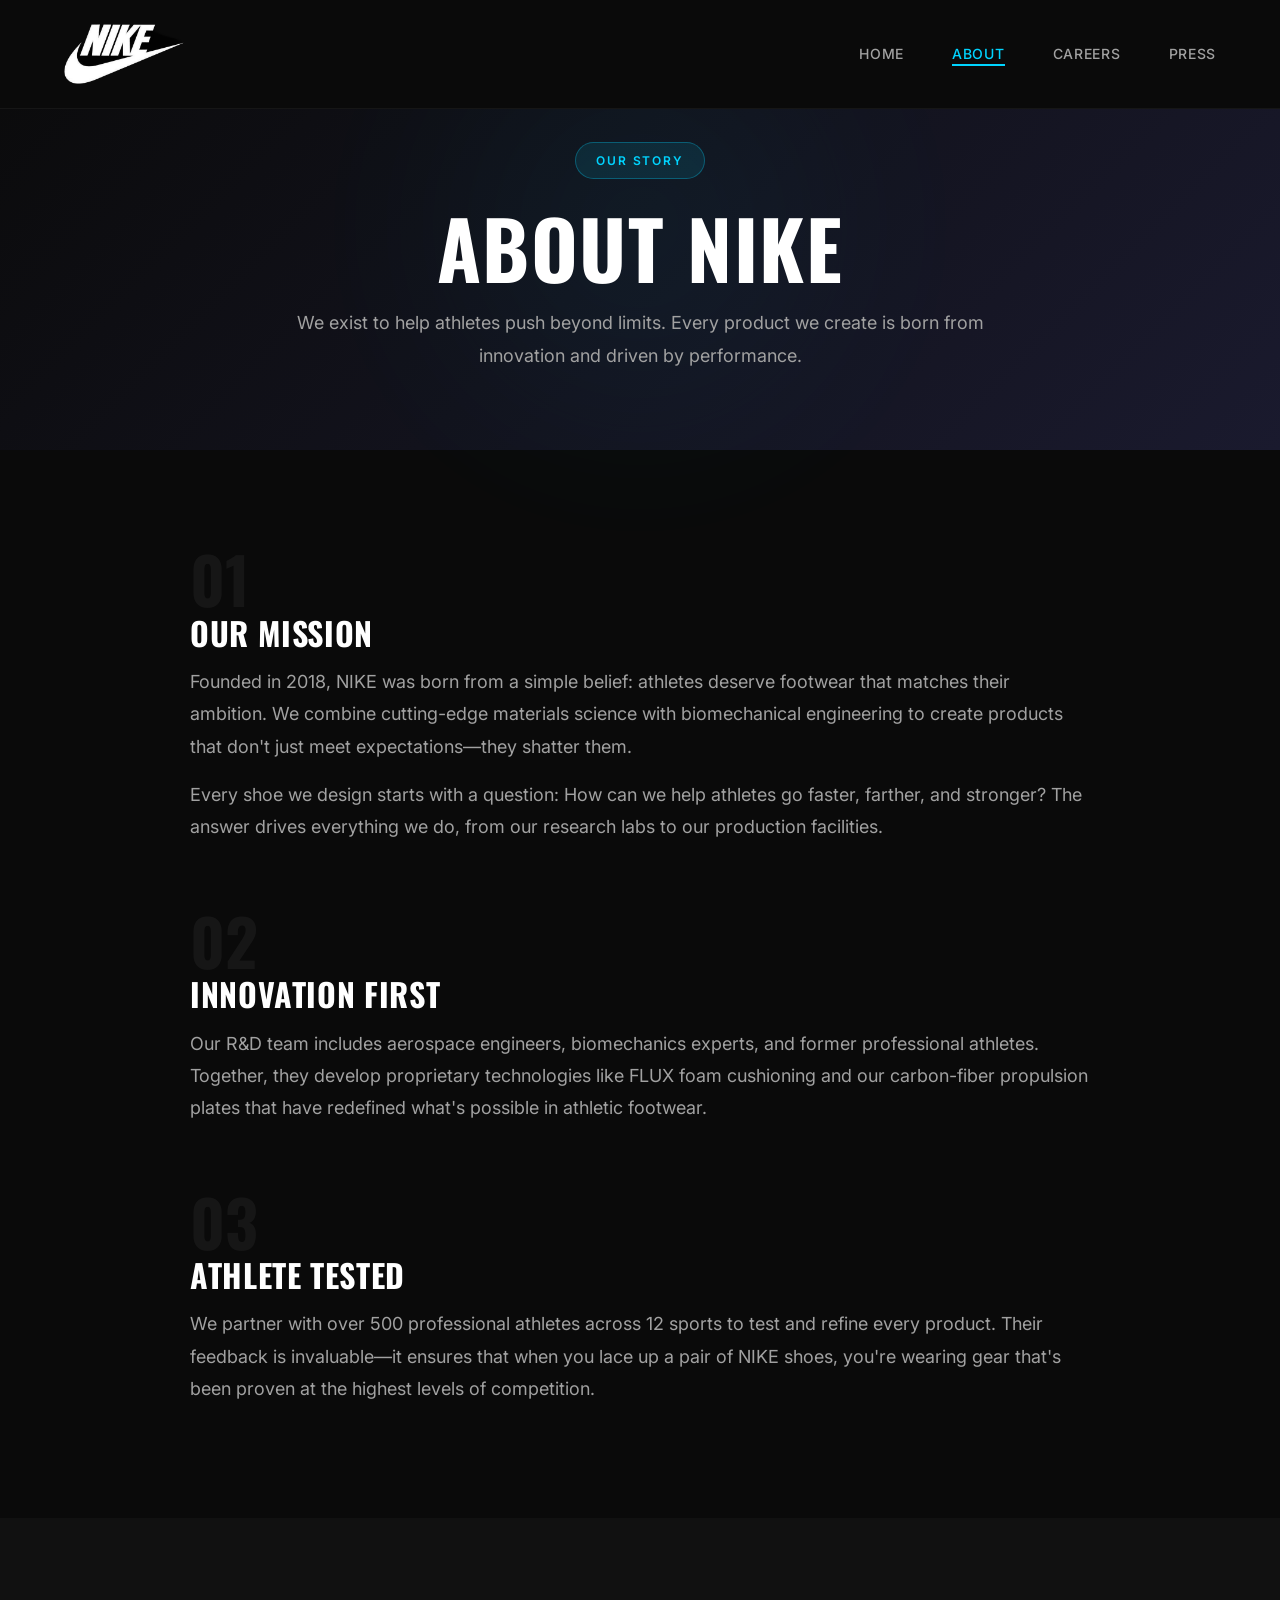
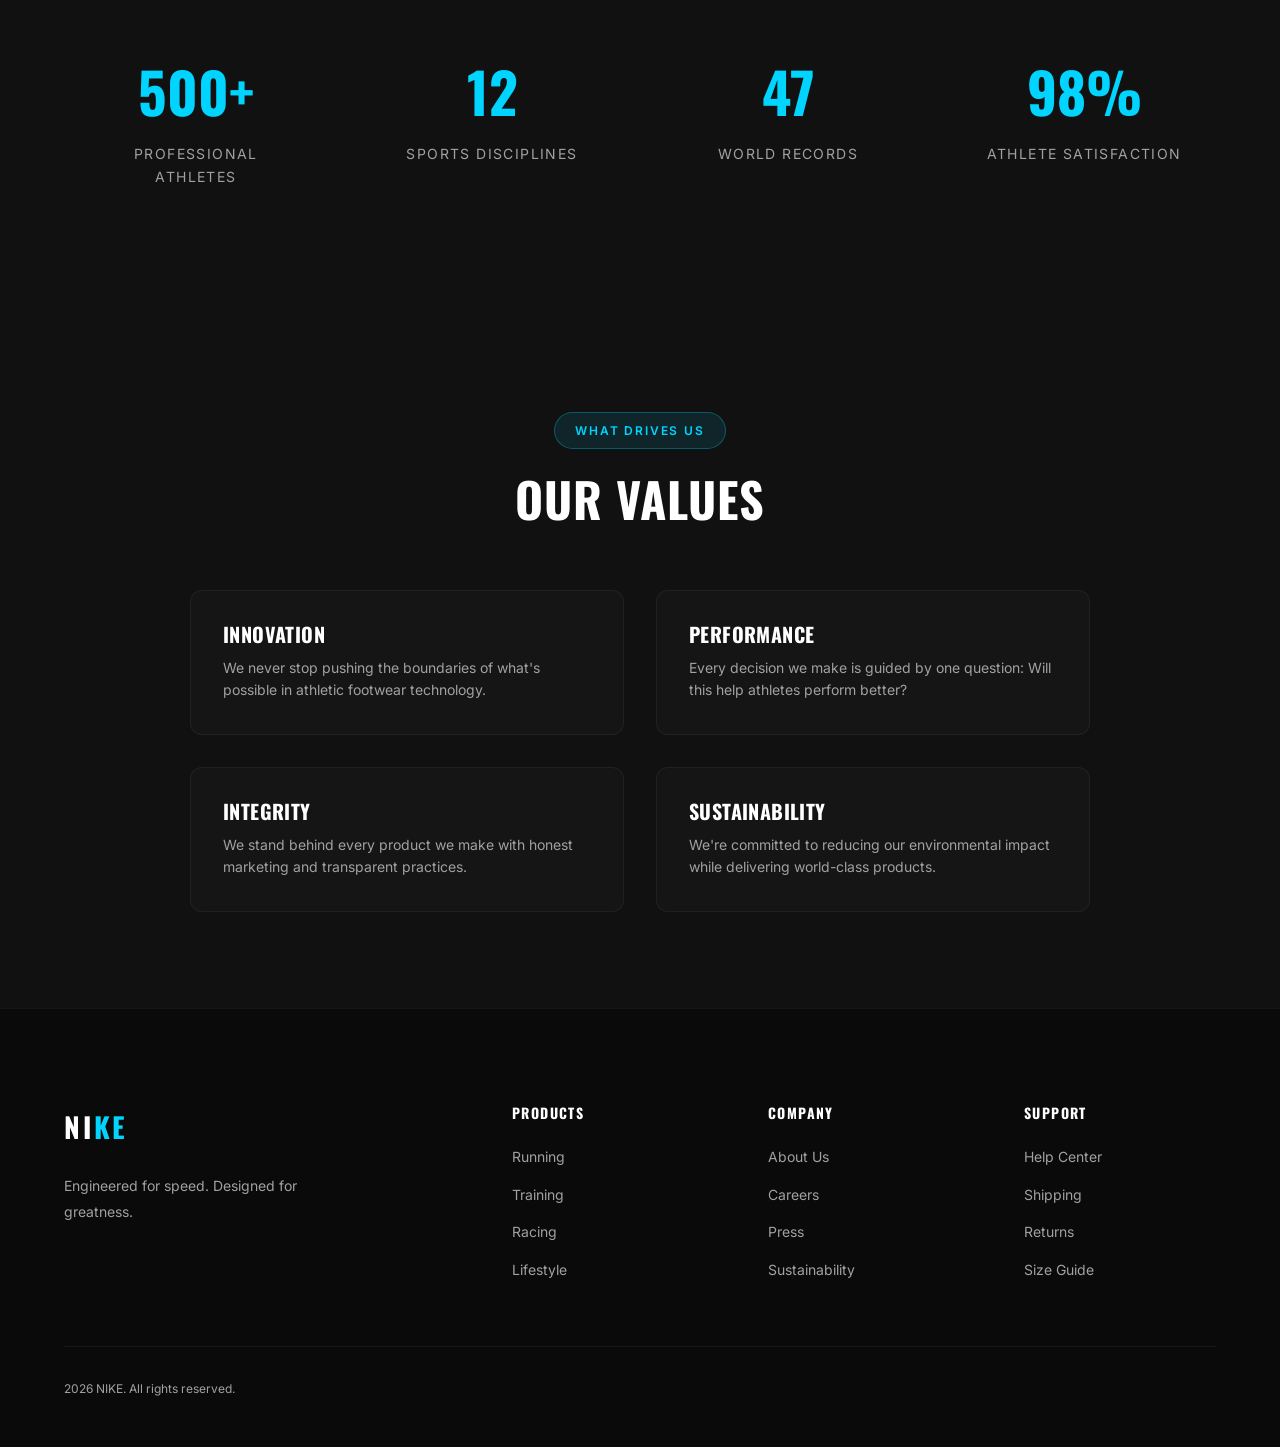
==== commit ea3fd030: "Update about.html" ====
--- a/pages/about.html
+++ b/pages/about.html
@@ -13,7 +13,7 @@
 <body>
   <!-- Navigation -->
   <nav class="navbar navbar--solid">
-    <a href="../index.html" class="navbar__logo">NI<span>KE</span></a>
+    <img src="Img0.png" height="120" width="120"> 
     <ul class="navbar__links">
       <li><a href="../index.html" class="navbar__link">Home</a></li>
       <li><a href="about.html" class="navbar__link navbar__link--active">About</a></li>
